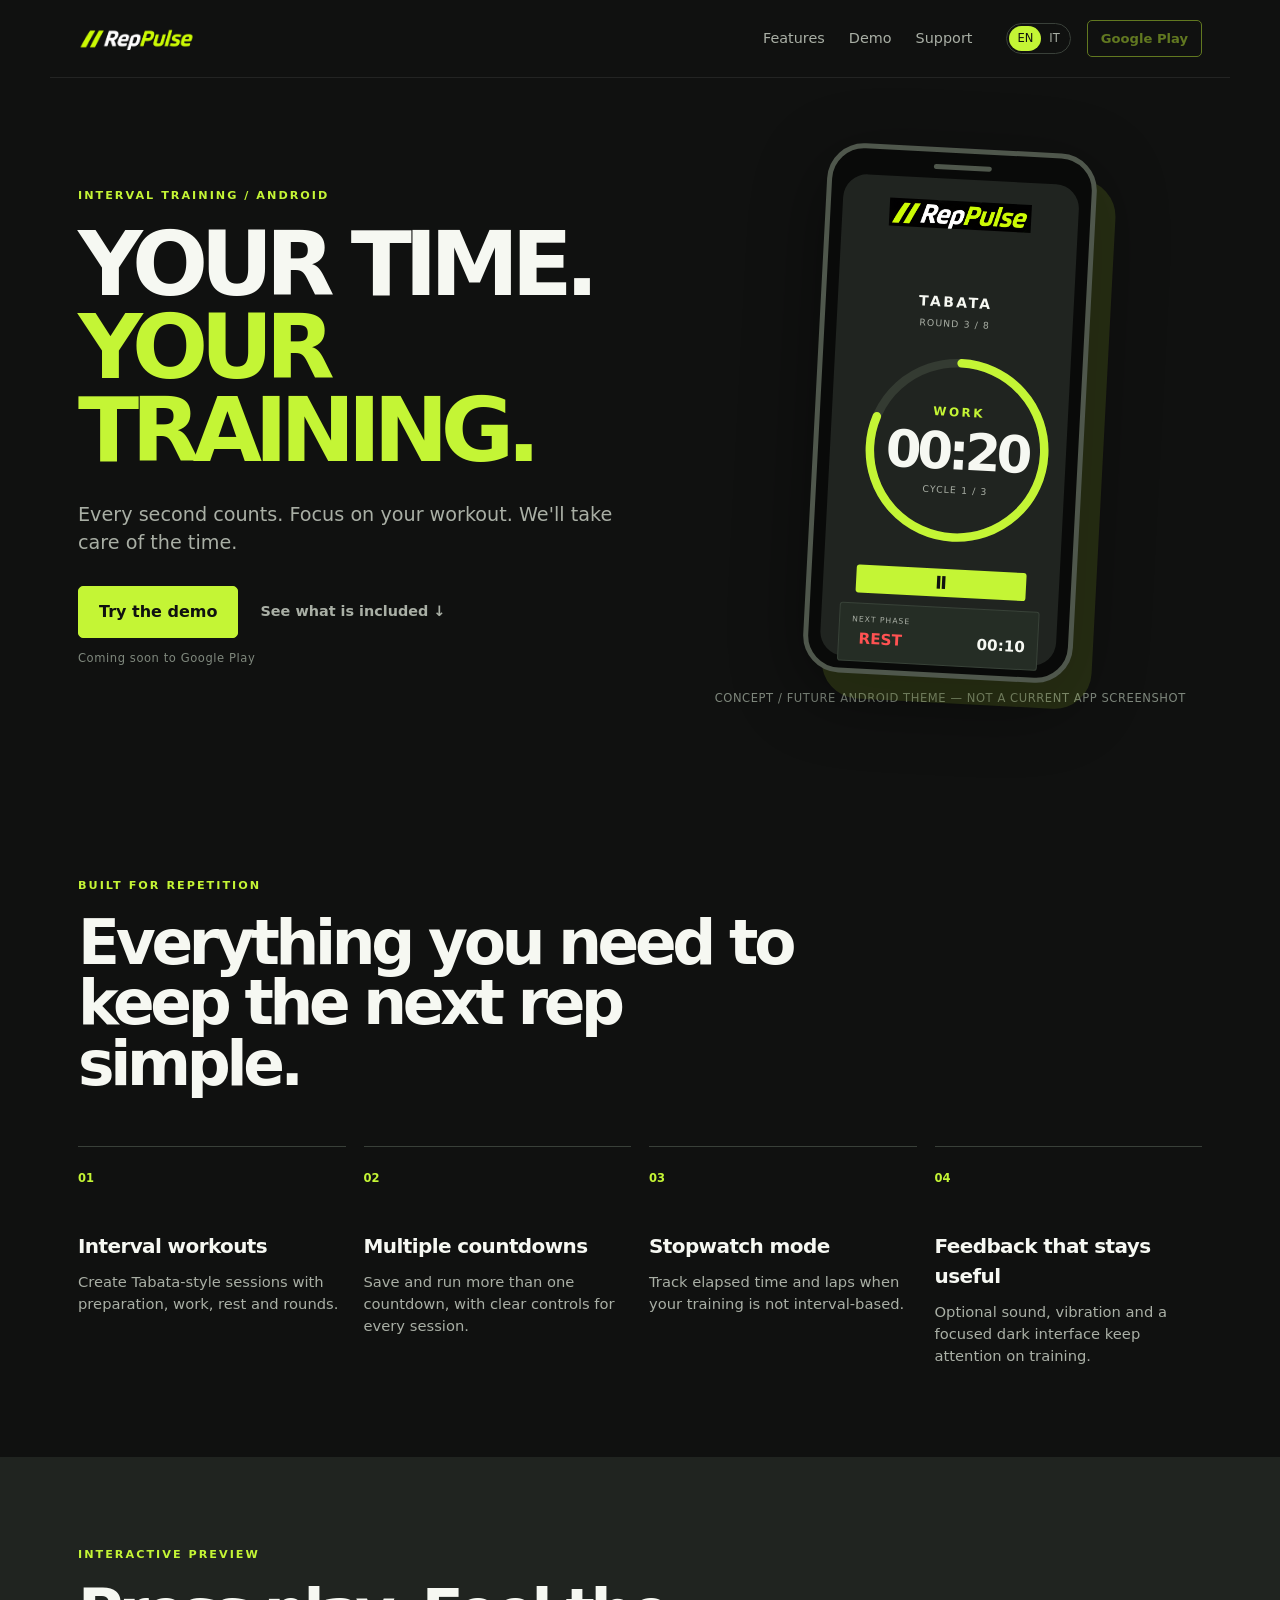
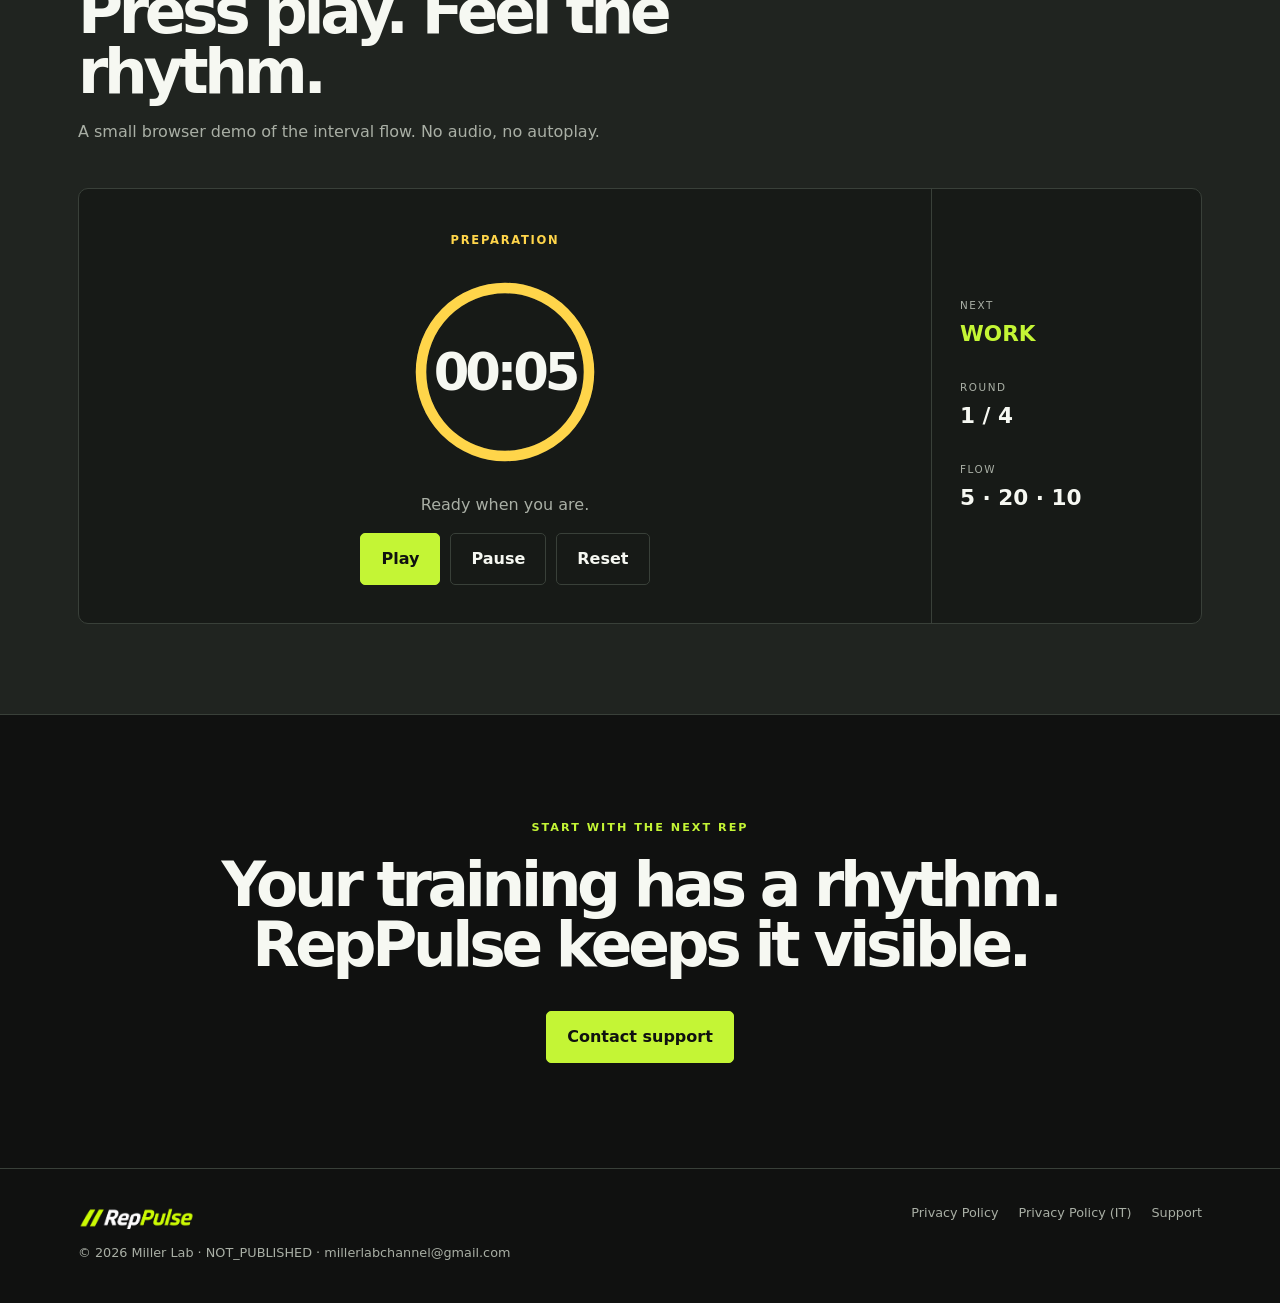
==== index.html @ e12043ed "Initial commit" ====
<!doctype html>
<html lang="en">
<head>
  <meta charset="utf-8"><meta name="viewport" content="width=device-width, initial-scale=1">
  <meta name="description" content="RepPulse is a focused interval timer for Tabata, countdowns and stopwatch training.">
  <title>RepPulse — Your time. Your training.</title><link rel="icon" href="favicon.svg"><link rel="stylesheet" href="styles.css">
</head>
<body>
<header class="site-header"><a class="brand" href="index.html" aria-label="RepPulse home"><img class="brand-logo" src="assets/brand/title_reppulse.png" alt="RepPulse"><span class="brand-wordmark">RepPulse</span></a><nav aria-label="Primary"><a href="#features" data-i18n="navFeatures">Features</a><a href="#demo" data-i18n="navDemo">Demo</a><a href="support.html" data-i18n="navSupport">Support</a></nav><div class="header-actions"><div class="language" role="group" aria-label="Language"><button type="button" data-lang="en" class="active">EN</button><button type="button" data-lang="it">IT</button></div><a class="button button-small button-outline" data-config-href="googlePlayUrl" href="#" data-i18n="googlePlay">Google Play</a><button class="menu-toggle" type="button" aria-label="Open menu" aria-expanded="false">☰</button></div></header>
<main>
  <section class="hero section-wrap"><div class="hero-copy"><p class="eyebrow" data-i18n="eyebrow">INTERVAL TRAINING / ANDROID</p><h1 data-i18n="heroTitle">YOUR TIME.<br><span>YOUR TRAINING.</span></h1><p class="hero-lede" data-i18n="heroLede">Every second counts. Focus on your workout. We'll take care of the time.</p><div class="hero-actions"><a class="button" href="#demo" data-i18n="tryDemo">Try the demo</a><a class="text-link" href="#features" data-i18n="seeFeatures">See what is included ↓</a></div><p class="availability" data-i18n="availability">Coming soon to Google Play</p></div><div class="hero-visual"><div class="phone-shell" aria-label="Concept preview of the future Minimal Pulse Android theme"><div class="phone-speaker"></div><div class="phone-screen"><img class="phone-logo" src="assets/brand/title_reppulse.png" alt="RepPulse logo"><div class="phone-kicker">TABATA</div><div class="phone-round">ROUND 3 / 8</div><div class="phone-timer"><svg viewBox="0 0 180 180" aria-hidden="true"><circle class="phone-ring-track" cx="90" cy="90" r="72"></circle><circle class="phone-ring" cx="90" cy="90" r="72"></circle></svg><div><strong>00:20</strong><span>WORK</span></div></div><div class="phone-cycle">CYCLE 1 / 3</div><button class="phone-pause" type="button" disabled><span>Ⅱ</span> PAUSE</button><div class="phone-next"><div><small>NEXT PHASE</small><strong>REST</strong></div><b>00:10</b></div></div></div><p class="visual-note">CONCEPT / FUTURE ANDROID THEME — NOT A CURRENT APP SCREENSHOT</p></div></section>
  <section id="features" class="section-wrap section-block"><div class="section-heading"><p class="eyebrow">BUILT FOR REPETITION</p><h2 data-i18n="featuresTitle">Everything you need to keep the next rep simple.</h2></div><div class="feature-grid"><article><span class="feature-number">01</span><h3 data-i18n="feature1Title">Interval workouts</h3><p data-i18n="feature1Body">Create Tabata-style sessions with preparation, work, rest and rounds.</p></article><article><span class="feature-number">02</span><h3 data-i18n="feature2Title">Multiple countdowns</h3><p data-i18n="feature2Body">Save and run more than one countdown, with clear controls for every session.</p></article><article><span class="feature-number">03</span><h3 data-i18n="feature3Title">Stopwatch mode</h3><p data-i18n="feature3Body">Track elapsed time and laps when your training is not interval-based.</p></article><article><span class="feature-number">04</span><h3 data-i18n="feature4Title">Feedback that stays useful</h3><p data-i18n="feature4Body">Optional sound, vibration and a focused dark interface keep attention on training.</p></article></div></section>
  <section id="demo" class="section-wrap section-block demo-section"><div class="section-heading"><p class="eyebrow">INTERACTIVE PREVIEW</p><h2 data-i18n="demoTitle">Press play. Feel the rhythm.</h2><p data-i18n="demoBody">A small browser demo of the interval flow. No audio, no autoplay.</p></div><div class="demo-card" data-phase="preparation"><div class="demo-main"><div class="phase-chip" id="demo-phase">PREPARATION</div><div class="demo-timer"><svg viewBox="0 0 140 140" aria-hidden="true"><circle class="ring-track" cx="70" cy="70" r="56"></circle><circle class="ring-progress" id="demo-ring" cx="70" cy="70" r="56"></circle></svg><strong id="demo-time" aria-live="polite">00:05</strong></div><p id="demo-status" class="demo-status" aria-live="polite">Ready when you are.</p><div class="demo-controls"><button class="button" id="demo-play" type="button">Play</button><button class="button button-dark" id="demo-pause" type="button">Pause</button><button class="button button-dark" id="demo-reset" type="button">Reset</button></div></div><aside class="demo-side"><p><span>NEXT</span><strong id="demo-next">WORK</strong></p><p><span>ROUND</span><strong id="demo-round">1 / 4</strong></p><p><span>FLOW</span><strong>5 · 20 · 10</strong></p></aside></div></section>
  <section class="closing section-wrap"><p class="eyebrow">START WITH THE NEXT REP</p><h2 data-i18n="closingTitle">Your training has a rhythm.<br>RepPulse keeps it visible.</h2><a class="button" href="support.html" data-i18n="contactSupport">Contact support</a></section>
</main><footer class="site-footer section-wrap"><div><a class="brand" href="index.html"><img class="brand-logo" src="assets/brand/title_reppulse.png" alt="RepPulse"><span class="brand-wordmark">RepPulse</span></a><p>© <span id="year"></span> Miller Lab · <span data-config="appPublicationStatus">NOT_PUBLISHED</span> · <a href="mailto:millerlabchannel@gmail.com">millerlabchannel@gmail.com</a></p></div><div class="footer-links"><a href="privacy.html">Privacy Policy</a><a href="privacy-it.html">Privacy Policy (IT)</a><a href="support.html">Support</a></div></footer>
<script src="config/site-config.js"></script><script src="script.js"></script>
</body></html>
---- styles.css ----
:root{--ink:#101110;--panel:#202420;--lime:#c4f535;--muted:#a9afa5;--line:#394039;--white:#f6f8f2;--max:1180px}*{box-sizing:border-box}html{scroll-behavior:smooth}body{margin:0;background:var(--ink);color:var(--white);font-family:Inter,ui-sans-serif,system-ui,-apple-system,BlinkMacSystemFont,"Segoe UI",sans-serif;line-height:1.5}a{color:inherit;text-decoration:none}button{font:inherit}.section-wrap{max-width:var(--max);margin:0 auto;padding-left:28px;padding-right:28px}.site-header{height:78px;display:flex;align-items:center;gap:34px;max-width:var(--max);margin:auto;padding:0 28px;border-bottom:1px solid rgba(255,255,255,.08)}.brand{display:flex;align-items:center;gap:10px;font-weight:800;letter-spacing:-.03em;font-size:1.05rem;white-space:nowrap}.brand-mark{color:var(--lime);font-size:1.8rem;line-height:1}.site-header nav{display:flex;gap:24px;margin-left:auto;color:var(--muted);font-size:.9rem}.site-header nav a:hover,.footer-links a:hover,.text-link:hover{color:var(--lime)}.header-actions{display:flex;align-items:center;gap:16px}.language{display:flex;border:1px solid var(--line);border-radius:999px;padding:2px}.language button{border:0;background:transparent;color:var(--muted);border-radius:999px;padding:4px 8px;font-size:.72rem;cursor:pointer}.language button.active{background:var(--lime);color:var(--ink)}.button{display:inline-flex;align-items:center;justify-content:center;border:1px solid var(--lime);background:var(--lime);color:var(--ink);font-weight:800;padding:13px 20px;border-radius:5px;cursor:pointer;transition:transform .2s,background .2s}.button:hover{transform:translateY(-2px)}.button-small{padding:8px 13px;font-size:.82rem}.button-outline{background:transparent;color:var(--lime)}.button-dark{background:transparent;border-color:var(--line);color:var(--white)}.button[aria-disabled="true"]{opacity:.45;cursor:not-allowed;transform:none}.hero{min-height:660px;display:grid;grid-template-columns:1.05fr .95fr;align-items:center;gap:64px;padding-top:70px;padding-bottom:70px}.eyebrow{font-size:.7rem;letter-spacing:.18em;color:var(--lime);font-weight:800;margin:0 0 18px}.hero h1{font-size:clamp(3.4rem,7vw,7.1rem);line-height:.93;letter-spacing:-.085em;margin:0}.hero h1 span{color:var(--lime)}.hero-lede{font-size:1.2rem;color:var(--muted);max-width:460px;margin:28px 0}.hero-actions{display:flex;align-items:center;gap:22px;flex-wrap:wrap}.text-link{color:var(--muted);font-weight:700;font-size:.9rem}.availability,.visual-note{color:#7f887d;font-size:.72rem;letter-spacing:.05em}.hero-visual{text-align:center}.phone-shell{width:270px;height:530px;margin:auto;padding:12px;border:5px solid #4f574c;border-radius:37px;background:#090a09;box-shadow:20px 25px 0 rgba(196,245,53,.12),0 20px 70px rgba(0,0,0,.45);transform:rotate(3deg)}.phone-speaker{width:58px;height:5px;background:#4f574c;border-radius:99px;margin:0 auto 9px}.phone-screen{height:calc(100% - 14px);border-radius:24px;background:var(--panel);padding:22px 18px;display:flex;flex-direction:column;align-items:center}.phone-top{width:100%;display:flex;justify-content:space-between;font-size:.55rem;letter-spacing:.12em;color:var(--muted)}.phone-kicker{font-size:.55rem;color:var(--muted);letter-spacing:.08em;margin-top:60px}.phone-clock{font-variant-numeric:tabular-nums;font-size:4rem;letter-spacing:-.08em;font-weight:800;margin:16px 0 3px}.phone-phase{color:var(--lime);font-weight:800;letter-spacing:.2em}.phone-line{width:100%;height:3px;background:#40473d;margin-top:55px}.phone-line span{display:block;width:52%;height:100%;background:var(--lime)}.phone-next{margin-top:auto;width:100%;display:flex;justify-content:space-between;align-items:end}.phone-next small{color:var(--muted);font-size:.55rem;letter-spacing:.12em}.phone-next strong{font-size:1.3rem}.phone-button{margin-top:20px;width:100%;border:1px solid #4a5145;padding:11px;border-radius:4px;color:var(--muted);font-weight:800;font-size:.75rem}.section-block{padding-top:90px;padding-bottom:90px}.section-heading{max-width:720px}.section-heading h2,.closing h2{font-size:clamp(2.2rem,4.8vw,4.5rem);line-height:.98;letter-spacing:-.07em;margin:0 0 18px}.section-heading>p:not(.eyebrow){color:var(--muted);max-width:580px}.feature-grid{display:grid;grid-template-columns:repeat(4,1fr);gap:18px;margin-top:52px}.feature-grid article{border-top:1px solid var(--line);padding-top:18px}.feature-number{color:var(--lime);font-size:.72rem;font-weight:800}.feature-grid h3{font-size:1.25rem;margin:42px 0 10px;letter-spacing:-.03em}.feature-grid p{color:var(--muted);font-size:.92rem;margin:0}.demo-section{background:var(--panel);max-width:none;padding-left:max(28px,calc((100% - var(--max))/2 + 28px));padding-right:max(28px,calc((100% - var(--max))/2 + 28px))}.demo-card{max-width:var(--max);margin-top:44px;display:grid;grid-template-columns:1fr 270px;border:1px solid var(--line);border-radius:10px;overflow:hidden;background:#171a17}.demo-main{padding:38px 42px;text-align:center}.phase-chip{display:inline-block;color:var(--lime);font-size:.72rem;letter-spacing:.15em;font-weight:800}.demo-timer{width:210px;height:210px;position:relative;margin:16px auto}.demo-timer svg{width:100%;height:100%;transform:rotate(-90deg)}.demo-timer circle{fill:none;stroke-width:7}.ring-track{stroke:#3a4138}.ring-progress{stroke:var(--lime);stroke-linecap:round;stroke-dasharray:351.86;stroke-dashoffset:0;transition:stroke-dashoffset .15s}.demo-timer strong{position:absolute;inset:0;display:grid;place-items:center;font-size:3.2rem;letter-spacing:-.08em;font-variant-numeric:tabular-nums}.demo-status{color:var(--muted);min-height:24px}.demo-controls{display:flex;justify-content:center;gap:10px;flex-wrap:wrap}.demo-side{border-left:1px solid var(--line);padding:35px 28px;display:flex;flex-direction:column;justify-content:center;gap:30px}.demo-side p{margin:0}.demo-side span{display:block;color:var(--muted);font-size:.65rem;letter-spacing:.15em}.demo-side strong{display:block;font-size:1.35rem;margin-top:4px}.gallery-grid{display:grid;grid-template-columns:repeat(3,1fr);gap:18px;margin-top:46px}.gallery-grid figure{margin:0;background:var(--panel);border-radius:8px;overflow:hidden}.gallery-grid img{display:block;width:100%;height:360px;object-fit:cover;object-position:top}.gallery-grid figcaption{padding:14px 16px;color:var(--muted);font-size:.78rem}.closing{max-width:none;text-align:center;border-top:1px solid var(--line);border-bottom:1px solid var(--line);padding-top:105px;padding-bottom:105px}.closing .button{margin-top:18px}.site-footer{display:flex;justify-content:space-between;gap:30px;padding-top:34px;padding-bottom:40px;color:var(--muted);font-size:.8rem}.site-footer p{margin:12px 0 0}.footer-links{display:flex;gap:20px;align-items:flex-start;flex-wrap:wrap}.prose{max-width:800px;padding-top:80px;padding-bottom:90px}.prose h1{font-size:clamp(2.8rem,6vw,5.6rem);line-height:.96;letter-spacing:-.08em;margin:0 0 25px}.prose h2{margin-top:44px;font-size:1.4rem}.prose p,.prose li{color:var(--muted)}.prose strong{color:var(--white)}.notice{border-left:3px solid var(--lime);background:var(--panel);padding:16px 18px;color:var(--muted);margin:25px 0}.faq{border-top:1px solid var(--line);padding:20px 0}.faq h2{margin:0 0 8px}.placeholder{color:var(--lime)}@media(max-width:820px){.site-header{height:auto;min-height:74px;flex-wrap:wrap;padding-top:15px;padding-bottom:15px;gap:16px}.site-header nav{order:3;width:100%;overflow:auto;margin-left:0;gap:18px}.header-actions{margin-left:auto}.hero{grid-template-columns:1fr;gap:45px;padding-top:58px}.hero-visual{order:-1}.phone-shell{width:220px;height:430px}.phone-kicker{margin-top:40px}.phone-clock{font-size:3.1rem}.feature-grid{grid-template-columns:repeat(2,1fr)}.demo-card{grid-template-columns:1fr}.demo-side{border-left:0;border-top:1px solid var(--line);display:grid;grid-template-columns:repeat(3,1fr);gap:15px}.gallery-grid{grid-template-columns:1fr 1fr}.gallery-grid img{height:270px}.site-footer{flex-direction:column}}@media(max-width:500px){.section-wrap{padding-left:20px;padding-right:20px}.site-header{padding-left:20px;padding-right:20px}.site-header nav{font-size:.82rem}.header-actions{gap:8px}.header-actions .button{display:none}.hero{min-height:auto;padding-top:48px;padding-bottom:65px}.hero h1{font-size:3.5rem}.hero-lede{font-size:1rem}.section-block{padding-top:65px;padding-bottom:65px}.section-heading h2,.closing h2{font-size:2.55rem}.feature-grid,.gallery-grid{grid-template-columns:1fr}.gallery-grid img{height:auto;max-height:420px}.demo-section{padding-left:20px;padding-right:20px}.demo-main{padding:30px 18px}.demo-side{padding:24px 18px}.demo-timer{width:185px;height:185px}.demo-timer strong{font-size:2.7rem}.prose{padding-top:50px}.phone-shell{transform:rotate(0)}}@media(prefers-reduced-motion:reduce){html{scroll-behavior:auto}*,*:before,*:after{transition:none!important;animation:none!important}}
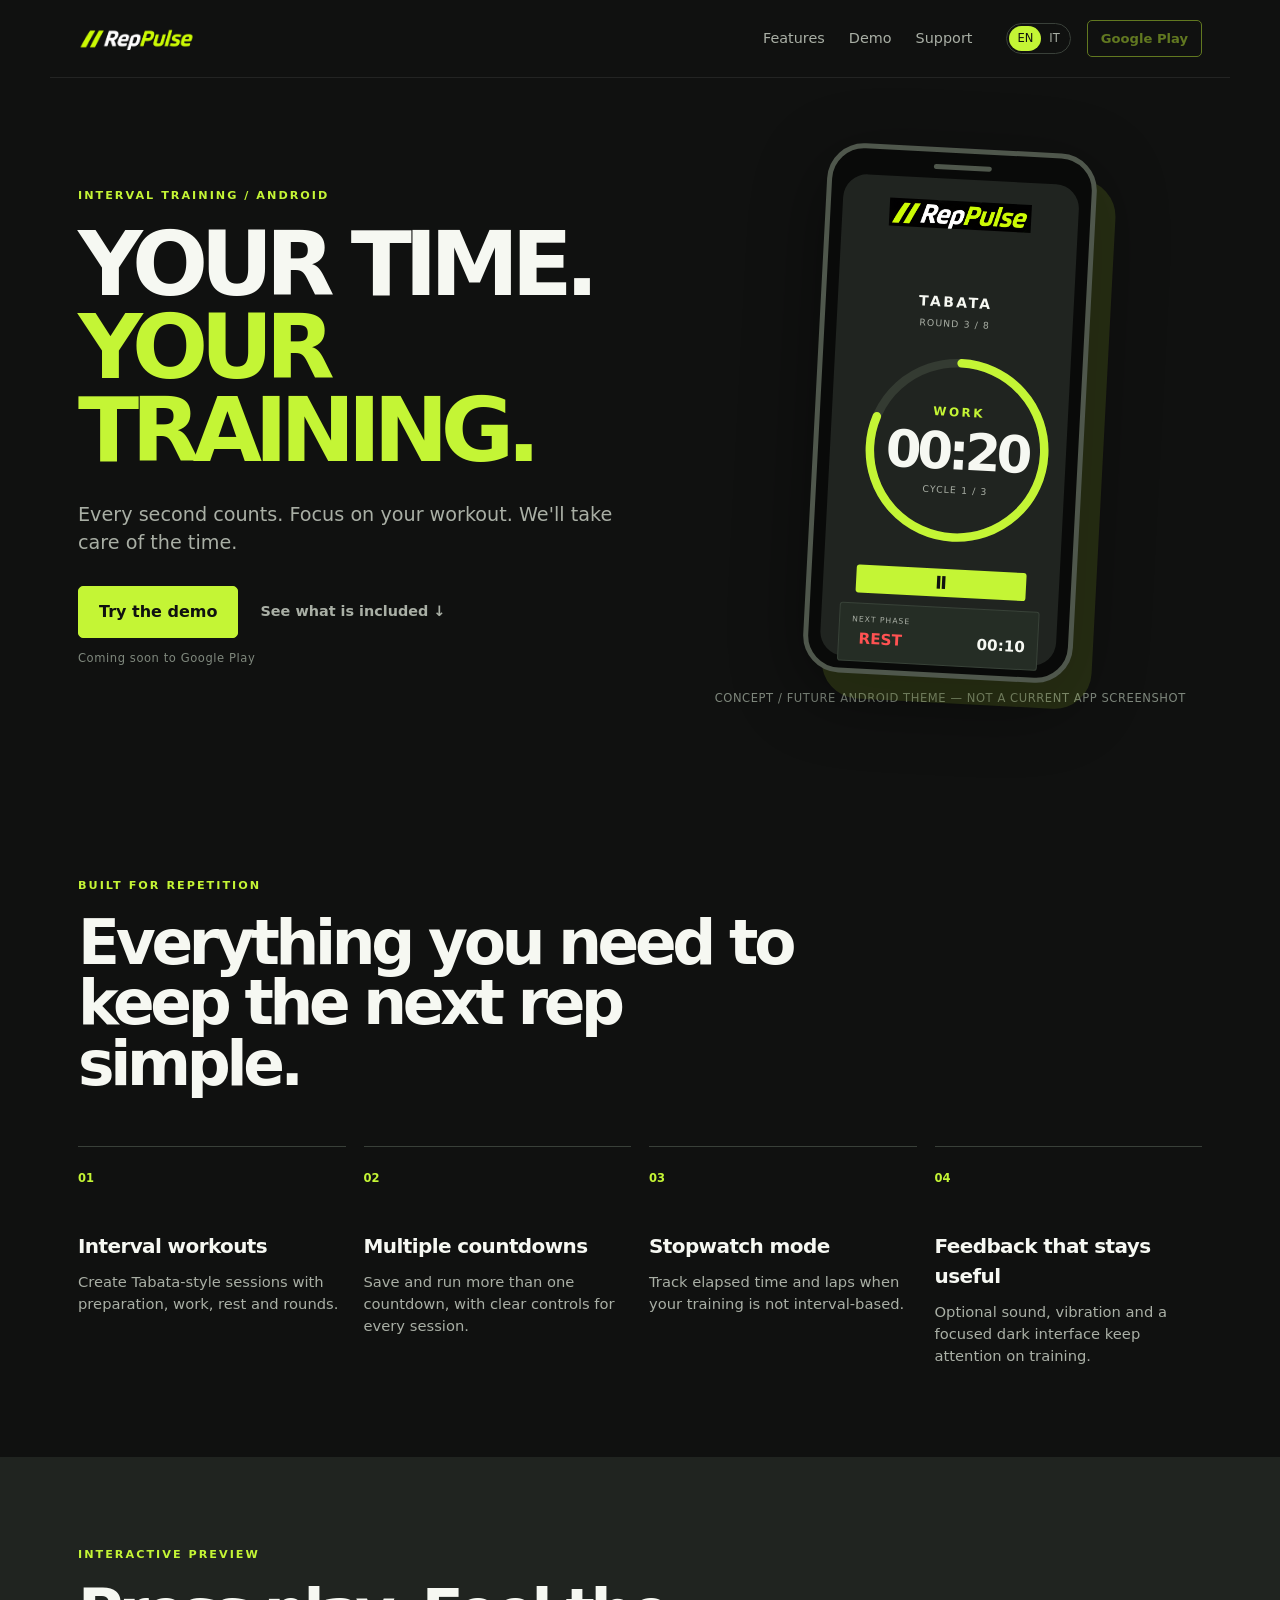
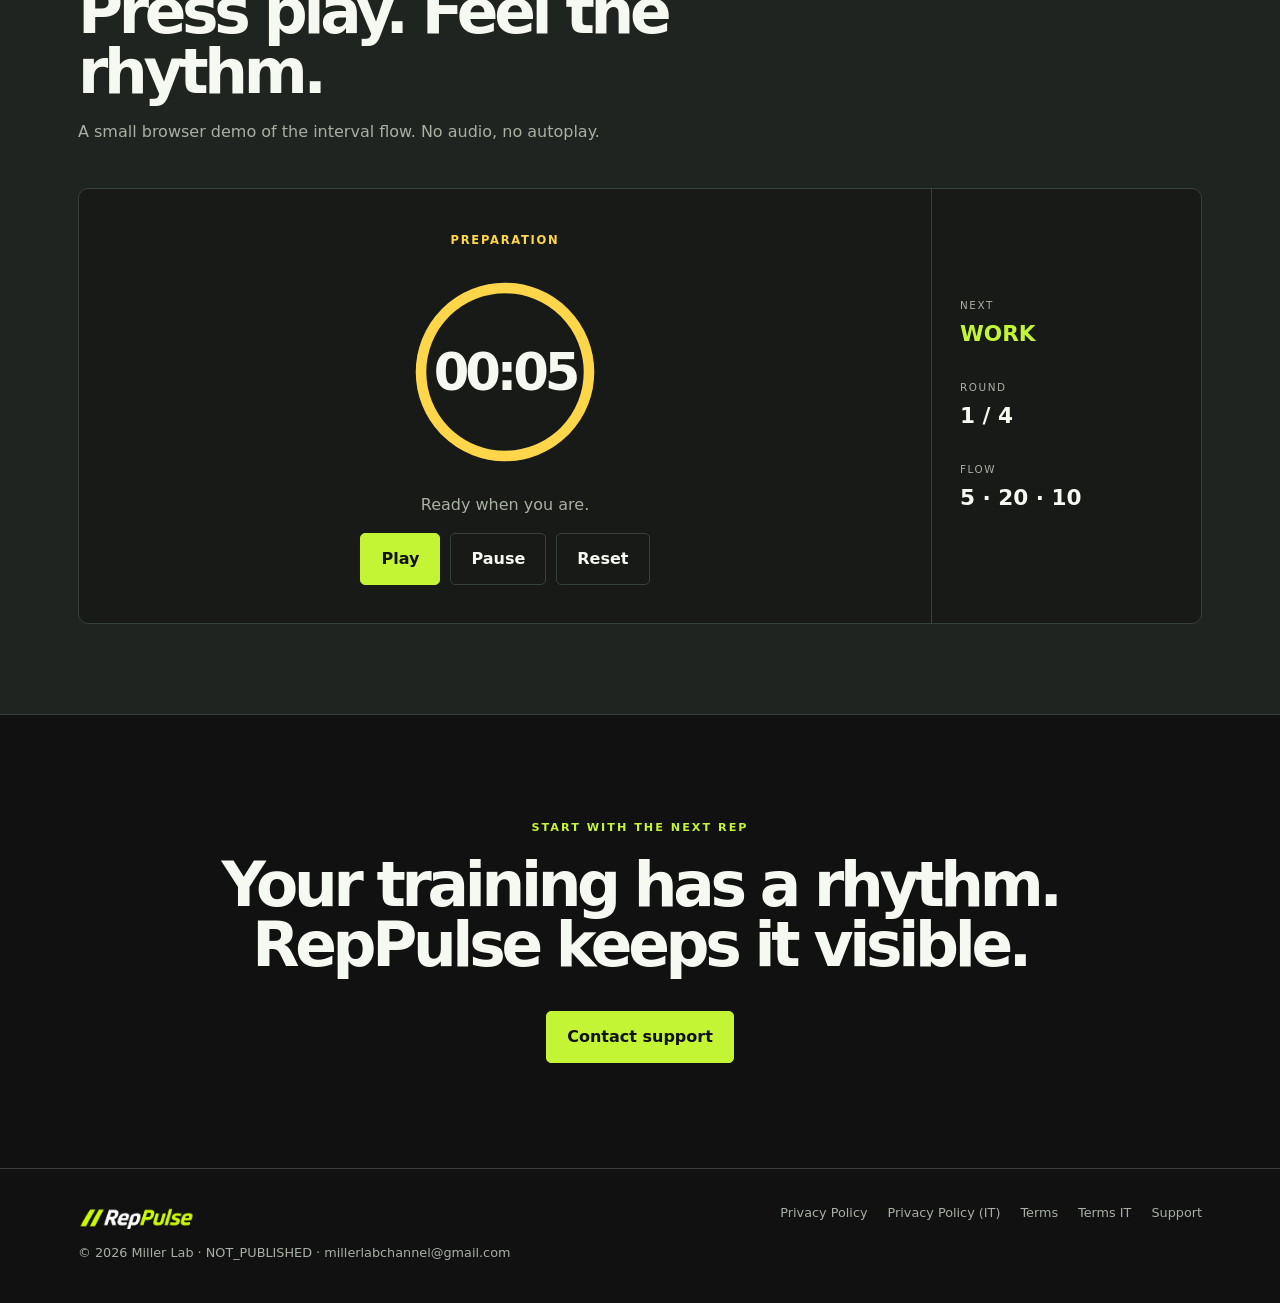
==== commit e05c5f5e: "fix(web): make bilingual terms links visible in footers" ====
--- a/index.html
+++ b/index.html
@@ -12,6 +12,6 @@
   <section id="features" class="section-wrap section-block"><div class="section-heading"><p class="eyebrow">BUILT FOR REPETITION</p><h2 data-i18n="featuresTitle">Everything you need to keep the next rep simple.</h2></div><div class="feature-grid"><article><span class="feature-number">01</span><h3 data-i18n="feature1Title">Interval workouts</h3><p data-i18n="feature1Body">Create Tabata-style sessions with preparation, work, rest and rounds.</p></article><article><span class="feature-number">02</span><h3 data-i18n="feature2Title">Multiple countdowns</h3><p data-i18n="feature2Body">Save and run more than one countdown, with clear controls for every session.</p></article><article><span class="feature-number">03</span><h3 data-i18n="feature3Title">Stopwatch mode</h3><p data-i18n="feature3Body">Track elapsed time and laps when your training is not interval-based.</p></article><article><span class="feature-number">04</span><h3 data-i18n="feature4Title">Feedback that stays useful</h3><p data-i18n="feature4Body">Optional sound, vibration and a focused dark interface keep attention on training.</p></article></div></section>
   <section id="demo" class="section-wrap section-block demo-section"><div class="section-heading"><p class="eyebrow">INTERACTIVE PREVIEW</p><h2 data-i18n="demoTitle">Press play. Feel the rhythm.</h2><p data-i18n="demoBody">A small browser demo of the interval flow. No audio, no autoplay.</p></div><div class="demo-card" data-phase="preparation"><div class="demo-main"><div class="phase-chip" id="demo-phase">PREPARATION</div><div class="demo-timer"><svg viewBox="0 0 140 140" aria-hidden="true"><circle class="ring-track" cx="70" cy="70" r="56"></circle><circle class="ring-progress" id="demo-ring" cx="70" cy="70" r="56"></circle></svg><strong id="demo-time" aria-live="polite">00:05</strong></div><p id="demo-status" class="demo-status" aria-live="polite">Ready when you are.</p><div class="demo-controls"><button class="button" id="demo-play" type="button">Play</button><button class="button button-dark" id="demo-pause" type="button">Pause</button><button class="button button-dark" id="demo-reset" type="button">Reset</button></div></div><aside class="demo-side"><p><span>NEXT</span><strong id="demo-next">WORK</strong></p><p><span>ROUND</span><strong id="demo-round">1 / 4</strong></p><p><span>FLOW</span><strong>5 · 20 · 10</strong></p></aside></div></section>
   <section class="closing section-wrap"><p class="eyebrow">START WITH THE NEXT REP</p><h2 data-i18n="closingTitle">Your training has a rhythm.<br>RepPulse keeps it visible.</h2><a class="button" href="support.html" data-i18n="contactSupport">Contact support</a></section>
-</main><footer class="site-footer section-wrap"><div><a class="brand" href="index.html"><img class="brand-logo" src="assets/brand/title_reppulse.png" alt="RepPulse"><span class="brand-wordmark">RepPulse</span></a><p>© <span id="year"></span> Miller Lab · <span data-config="appPublicationStatus">NOT_PUBLISHED</span> · <a href="mailto:millerlabchannel@gmail.com">millerlabchannel@gmail.com</a></p></div><div class="footer-links"><a href="privacy.html">Privacy Policy</a><a href="privacy-it.html">Privacy Policy (IT)</a><a href="support.html">Support</a></div></footer>
-<script src="config/site-config.js"></script><script src="script.js"></script>
+</main><footer class="site-footer section-wrap"><div><a class="brand" href="index.html"><img class="brand-logo" src="assets/brand/title_reppulse.png" alt="RepPulse"><span class="brand-wordmark">RepPulse</span></a><p>© <span id="year"></span> Miller Lab · <span data-config="appPublicationStatus">NOT_PUBLISHED</span> · <a href="mailto:millerlabchannel@gmail.com">millerlabchannel@gmail.com</a></p></div><div class="footer-links"><a href="privacy.html">Privacy Policy</a><a href="privacy-it.html">Privacy Policy (IT)</a><a href="terms.html">Terms</a><a href="terms-it.html">Terms IT</a><a href="support.html">Support</a></div></footer>
+<script src="config/site-config.js"></script><script src="script.js?v=terms-20261127"></script>
 </body></html>
